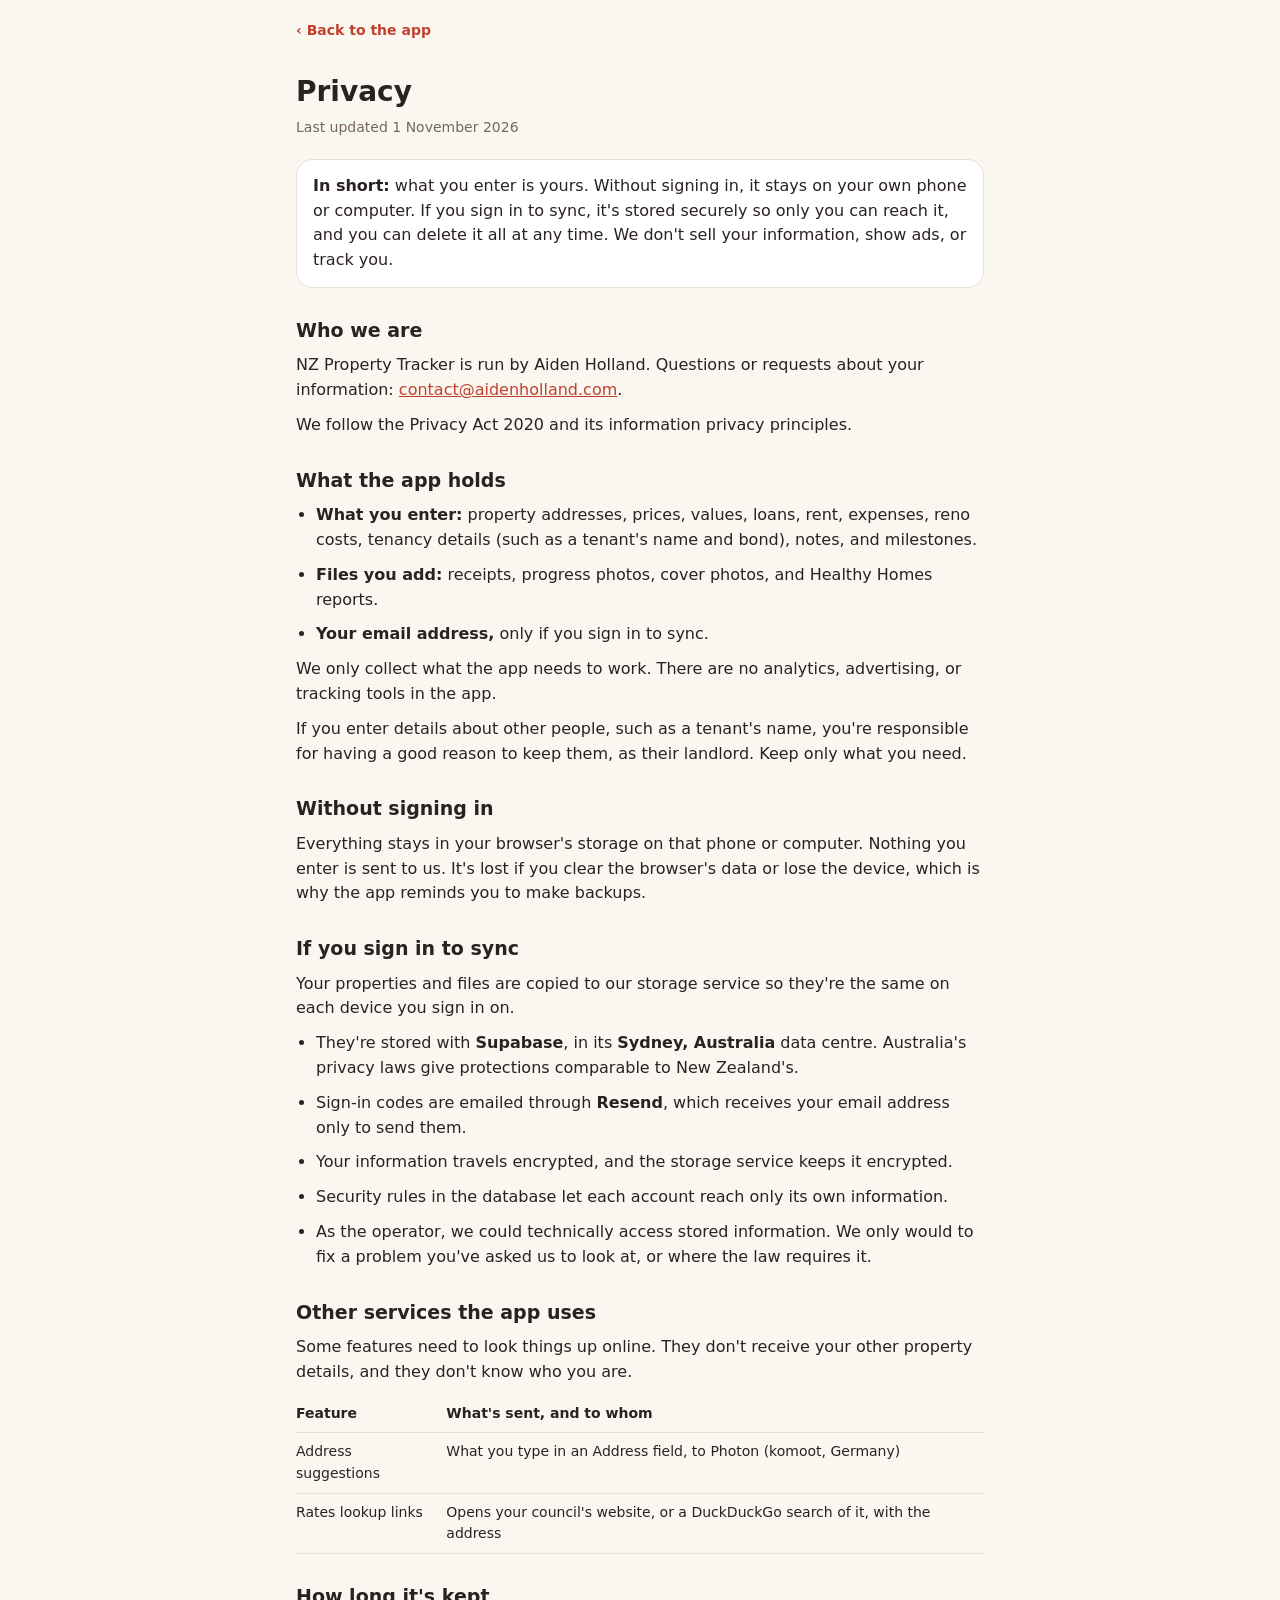
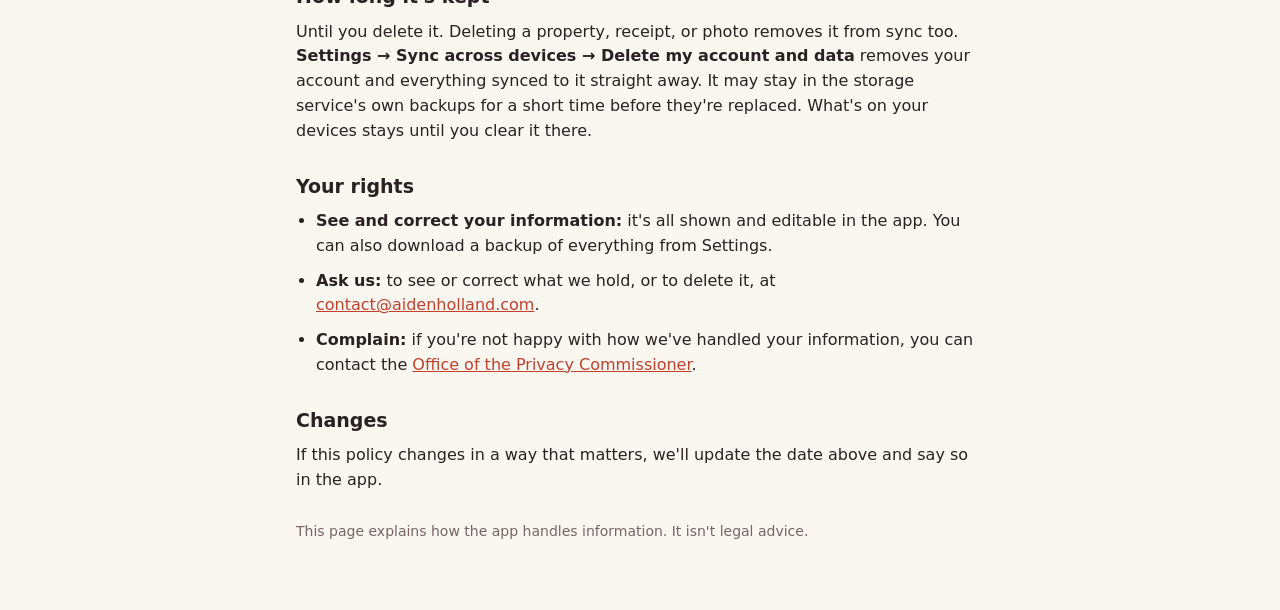
==== privacy.html @ 7f5c5543 "Add a privacy policy page, linked from the Sync card Co-Authored-By: Claude Opus 5.5 <noreply@anthro" ====
<!DOCTYPE html>
<html lang="en-NZ">
<head>
<meta charset="utf-8">
<meta name="viewport" content="width=device-width, initial-scale=1, viewport-fit=cover">
<title>Privacy · NZ Property Tracker</title>
<meta name="theme-color" content="#c2412d">
<link rel="icon" href="icons/icon-192.png">
<!-- Same theme and colour as the app (see index.html). -->
<script>(function(){var r=document.documentElement;r.dataset.theme="light";try{var t=localStorage.getItem("nzpt.theme"),a=localStorage.getItem("nzpt.accent");if(t==="dark")r.dataset.theme="dark";if(t==="auto")delete r.dataset.theme;if(a)r.dataset.accent=a}catch(e){}})()</script>
<link rel="stylesheet" href="styles.css">
<style>
body{margin:0;background:var(--bg);color:var(--ink);font:16px/1.55 system-ui,-apple-system,"Segoe UI",Roboto,sans-serif}
main{max-width:720px;margin:0 auto;padding:16px 16px 48px}
.back{display:inline-flex;align-items:center;gap:6px;margin:4px 0 12px;color:var(--acc);font-weight:600;text-decoration:none}
h1{font-size:28px;margin:8px 0 4px}
.upd{color:var(--mute);font-size:14px;margin:0 0 20px}
h2{font-size:19px;margin:28px 0 8px}
p,li{margin:0 0 10px}
ul{padding-left:20px;margin:0 0 10px}
.card{background:var(--card);border:1px solid var(--line);border-radius:16px;padding:14px 16px;margin:16px 0}
.card p:last-child{margin:0}
a{color:var(--acc)}
table{width:100%;border-collapse:collapse;font-size:14px;margin:6px 0 12px}
th,td{text-align:left;vertical-align:top;padding:8px 8px 8px 0;border-bottom:1px solid var(--line)}
th{font-weight:600}
</style>
</head>
<body>
<main>
<a class="back" href="./">‹ Back to the app</a>
<h1>Privacy</h1>
<p class="upd">Last updated 1 November 2026</p>

<div class="card"><p><b>In short:</b> what you enter is yours. Without signing in, it stays on your own phone or computer. If you sign in to sync, it's stored securely so only you can reach it, and you can delete it all at any time. We don't sell your information, show ads, or track you.</p></div>

<h2>Who we are</h2>
<p>NZ Property Tracker is run by Aiden Holland. Questions or requests about your information: <a href="mailto:contact@aidenholland.com">contact@aidenholland.com</a>.</p>
<p>We follow the Privacy Act 2020 and its information privacy principles.</p>

<h2>What the app holds</h2>
<ul>
<li><b>What you enter:</b> property addresses, prices, values, loans, rent, expenses, reno costs, tenancy details (such as a tenant's name and bond), notes, and milestones.</li>
<li><b>Files you add:</b> receipts, progress photos, cover photos, and Healthy Homes reports.</li>
<li><b>Your email address,</b> only if you sign in to sync.</li>
</ul>
<p>We only collect what the app needs to work. There are no analytics, advertising, or tracking tools in the app.</p>
<p>If you enter details about other people, such as a tenant's name, you're responsible for having a good reason to keep them, as their landlord. Keep only what you need.</p>

<h2>Without signing in</h2>
<p>Everything stays in your browser's storage on that phone or computer. Nothing you enter is sent to us. It's lost if you clear the browser's data or lose the device, which is why the app reminds you to make backups.</p>

<h2>If you sign in to sync</h2>
<p>Your properties and files are copied to our storage service so they're the same on each device you sign in on.</p>
<ul>
<li>They're stored with <b>Supabase</b>, in its <b>Sydney, Australia</b> data centre. Australia's privacy laws give protections comparable to New Zealand's.</li>
<li>Sign-in codes are emailed through <b>Resend</b>, which receives your email address only to send them.</li>
<li>Your information travels encrypted, and the storage service keeps it encrypted.</li>
<li>Security rules in the database let each account reach only its own information.</li>
<li>As the operator, we could technically access stored information. We only would to fix a problem you've asked us to look at, or where the law requires it.</li>
</ul>

<h2>Other services the app uses</h2>
<p>Some features need to look things up online. They don't receive your other property details, and they don't know who you are.</p>
<table>
<tr><th>Feature</th><th>What's sent, and to whom</th></tr>
<tr><td>Address suggestions</td><td>What you type in an Address field, to Photon (komoot, Germany)</td></tr>
<tr><td>Rates lookup links</td><td>Opens your council's website, or a DuckDuckGo search of it, with the address</td></tr>
</table>

<h2>How long it's kept</h2>
<p>Until you delete it. Deleting a property, receipt, or photo removes it from sync too. <b>Settings → Sync across devices → Delete my account and data</b> removes your account and everything synced to it straight away. It may stay in the storage service's own backups for a short time before they're replaced. What's on your devices stays until you clear it there.</p>

<h2>Your rights</h2>
<ul>
<li><b>See and correct your information:</b> it's all shown and editable in the app. You can also download a backup of everything from Settings.</li>
<li><b>Ask us:</b> to see or correct what we hold, or to delete it, at <a href="mailto:contact@aidenholland.com">contact@aidenholland.com</a>.</li>
<li><b>Complain:</b> if you're not happy with how we've handled your information, you can contact the <a href="https://www.privacy.org.nz/">Office of the Privacy Commissioner</a>.</li>
</ul>

<h2>Changes</h2>
<p>If this policy changes in a way that matters, we'll update the date above and say so in the app.</p>

<p class="upd" style="margin-top:28px">This page explains how the app handles information. It isn't legal advice.</p>
</main>
</body>
</html>
---- styles.css ----
/* Pōhutukawa red on sand. --acc: buttons, links, selected states. --good: equity, profit, progress. --warn: over budget, overdue.
   --ty-project, --ty-rental, --ty-potential: telling property types apart (Properties list and table). */
:root{--bg:#faf6f0;--card:#fff;--ink:#2a2220;--mute:#76665f;--line:#eadfd3;--acc:#c2412d;--acc2:#fbe8e3;--good:#2f855a;--warn:#a0620e;--onacc:#fff;--ty-project:#b5542f;--ty-rental:#3d7a5a;--ty-potential:#5a6688;box-sizing:border-box;padding-top:env(safe-area-inset-top,0px);padding-bottom:env(safe-area-inset-bottom,0px)}
@media (prefers-color-scheme:dark){:root:not([data-theme="light"]){--bg:#1c1715;--card:#2a2320;--ink:#f3ece8;--mute:#b3a39b;--line:#3d332e;--acc:#f0806b;--acc2:#3d2622;--good:#5fbf8a;--warn:#e0a84a;--onacc:#1c1715;--ty-project:#e8916b;--ty-rental:#7fc09b;--ty-potential:#9eabcb;color-scheme:dark}}
:root[data-theme="dark"]{--bg:#1c1715;--card:#2a2320;--ink:#f3ece8;--mute:#b3a39b;--line:#3d332e;--acc:#f0806b;--acc2:#3d2622;--good:#5fbf8a;--warn:#e0a84a;--onacc:#1c1715;--ty-project:#e8916b;--ty-rental:#7fc09b;--ty-potential:#9eabcb;color-scheme:dark}
*{box-sizing:border-box;-webkit-tap-highlight-color:transparent}
/* No blue tap box or focus ring on tap (Android Chrome); keyboard users still get the browser's ring. */
:focus:not(:focus-visible){outline:none}
html,body{height:100%;margin:0}
body{background:var(--bg);color:var(--ink);font:16px/1.4 system-ui,-apple-system,"Segoe UI",Roboto,sans-serif;display:flex;flex-direction:column}
header{padding:12px 16px 0}
.sample{font-size:12px;color:var(--mute);margin:0 0 8px}
.appbar{display:flex;align-items:center;justify-content:space-between;gap:10px;margin-bottom:6px}
.brand{display:flex;align-items:center;gap:10px;min-width:0}
.brand img{border-radius:8px;flex:none}
.brand h1{font-size:18px;margin:0;white-space:nowrap;overflow:hidden;text-overflow:ellipsis}
.gear{flex:none;width:40px;height:40px;display:grid;place-items:center;border:1px solid var(--line);border-radius:12px;background:var(--card);color:var(--ink);cursor:pointer}
.gear:hover,.gear:focus-visible{border-color:var(--acc);color:var(--acc)}
.gear svg{width:20px;height:20px;fill:none;stroke:currentColor;stroke-width:2;stroke-linecap:round;stroke-linejoin:round}
.tabs{display:flex;gap:6px;background:var(--acc2);padding:4px;border-radius:12px}
.tab{flex:1;border:0;background:none;color:var(--mute);padding:8px 4px;border-radius:9px;font:inherit;font-size:14px;cursor:pointer}
.tab.on{background:var(--card);color:var(--ink);font-weight:600;box-shadow:0 1px 3px rgba(0,0,0,.12)}
.track{flex:1;display:flex;overflow-x:auto;scroll-snap-type:x mandatory;scrollbar-width:none;min-height:0}
.track::-webkit-scrollbar{display:none}
.pane{flex:0 0 100%;scroll-snap-align:start;overflow-y:auto;padding:16px}
.card{background:var(--card);border:1px solid var(--line);border-radius:16px;padding:16px;margin-bottom:12px}
.badge{display:inline-block;font-size:12px;padding:2px 10px;border-radius:99px;background:var(--acc2);color:var(--acc);font-weight:600}
h1{font-size:22px;margin:8px 0 2px}
.sub{color:var(--mute);font-size:14px;margin:0}
.grid{display:grid;grid-template-columns:1fr 1fr;gap:10px;margin-top:14px}
.stat{background:var(--bg);border-radius:12px;padding:10px 12px}
.stat b{display:block;font-size:18px}
.stat span{font-size:12px;color:var(--mute)}
.pos{color:var(--good)}.neg{color:var(--warn)}
.bar{height:10px;background:var(--line);border-radius:99px;overflow:hidden;margin:8px 0 4px}
.bar i{display:block;height:100%;background:var(--good);border-radius:99px}
.bar i.over{background:var(--warn)}
.row{display:flex;justify-content:space-between;align-items:center;gap:10px;cursor:pointer}
.row .sub{margin-top:2px}
.edit{border:1px solid var(--line);background:var(--bg);color:var(--ink);border-radius:99px;padding:4px 14px;font:inherit;font-size:13px;cursor:pointer}
.del{color:var(--warn)}
.hint{text-align:center;color:var(--mute);font-size:13px;margin-top:8px}
label{display:block;font-size:13px;color:var(--mute);margin:12px 0 4px}
input,select{width:100%;padding:10px 12px;border:1px solid var(--line);border-radius:10px;background:var(--bg);color:var(--ink);font:inherit}
.seg{display:flex;gap:8px}
.seg button{flex:1;padding:10px;border:1px solid var(--line);background:var(--bg);color:var(--ink);border-radius:10px;font:inherit;cursor:pointer}
.seg button.on{background:var(--acc);color:var(--onacc);border-color:var(--acc);font-weight:600}
.go{width:100%;margin-top:18px;padding:12px;border:0;border-radius:12px;background:var(--acc);color:var(--onacc);font:inherit;font-weight:600;cursor:pointer}
.sample a{color:var(--acc)}
.ac{position:relative}
.sugg{position:absolute;left:0;right:0;top:calc(100% + 4px);z-index:5;background:var(--card);border:1px solid var(--line);border-radius:12px;box-shadow:0 6px 20px rgba(0,0,0,.15);overflow:hidden}
/* The list scrolls when there are more than about five (a common street name across the country). */
.sugl{max-height:290px;overflow-y:auto;overscroll-behavior:contain;-webkit-overflow-scrolling:touch}
.opt{padding:10px 12px;cursor:pointer;border-bottom:1px solid var(--line)}
.opt b{display:block;font-size:15px}
.opt span{font-size:13px;color:var(--mute)}
.opt.on,.opt:hover{background:var(--acc2)}
.attr{margin:0;padding:6px 12px;font-size:11px;color:var(--mute)}
.grp{font-size:13px;font-weight:600;color:var(--mute);text-transform:uppercase;letter-spacing:.04em;margin:4px 4px 8px}
.lines{margin-top:14px}
.lines div{display:flex;justify-content:space-between;gap:10px;padding:7px 0;border-bottom:1px solid var(--line);font-size:14px}
.lines span{color:var(--mute)}
.lines .tot{border:0;font-weight:600}
.lines .tot span{color:var(--ink)}
.comp{display:flex;justify-content:space-between;gap:10px;padding:10px 0;border-bottom:1px solid var(--line)}
.comp:first-of-type{margin-top:10px;border-top:1px solid var(--line)}
.cr{display:flex;flex-direction:column;align-items:flex-end;gap:6px;white-space:nowrap}
.near{margin-top:16px;padding-top:14px;border-top:1px solid var(--line)}
.filebtn{display:inline-block;text-align:center}
label.go{color:var(--onacc);font-size:16px;margin:12px 0 0}
label.edit{display:inline-block;margin:0;color:var(--ink)}
.chk{display:flex;align-items:center;gap:8px;color:var(--ink);font-size:14px}
.chk input{width:auto;margin:0}
.map{height:260px;margin-top:12px;border-radius:12px;border:1px solid var(--line);z-index:0}
.edit:disabled{opacity:.5;cursor:default}
.seg button{white-space:normal}
.btns{display:flex;gap:8px;margin-top:14px;flex-wrap:wrap}
.btns .go{margin:0;flex:1;min-width:130px;text-align:center}
.go.ghost{background:none;color:var(--ink);border:1px solid var(--line)}
.cats{margin-top:14px}
.catrow{padding:10px 0;border-top:1px solid var(--line);cursor:pointer}
.catrow .top{display:flex;justify-content:space-between;gap:10px;font-size:14px}
.catrow .bar{height:6px;margin:6px 0 2px}
.items{padding:0 0 4px 12px;border-left:2px solid var(--acc2)}
.item{display:flex;justify-content:space-between;gap:10px;padding:9px 0;border-bottom:1px solid var(--line);cursor:pointer;font-size:14px}
.cb{display:grid;grid-template-columns:1fr 110px 34px;gap:8px;align-items:center;margin-top:8px;font-size:14px}
.cb .edit{padding:4px 0}
.cbnew{display:flex;gap:8px;margin-top:12px}
.rcs{display:flex;flex-wrap:wrap;gap:10px;margin-top:6px}
.rc{position:relative;width:72px;height:72px}
.rc .th{width:100%;height:100%;border:1px solid var(--line);border-radius:10px;background:var(--bg);color:var(--mute);font:inherit;font-size:12px;overflow:hidden;padding:0;cursor:pointer}
.rc img{width:100%;height:100%;object-fit:cover;display:block}
.rc .x{position:absolute;top:-7px;right:-7px;width:24px;height:24px;border-radius:50%;border:1px solid var(--line);background:var(--card);color:var(--warn);font-size:14px;line-height:1;padding:0;cursor:pointer}
.rc .x.armed{background:var(--warn);color:var(--card);border-color:var(--warn)}
label.rcadd{width:72px;height:72px;margin:0;display:flex;align-items:center;justify-content:center;text-align:center;border:1px dashed var(--acc);border-radius:10px;font-size:12px;color:var(--acc);cursor:pointer}
.task{display:flex;align-items:flex-start;gap:10px;padding:10px 0;border-bottom:1px solid var(--line)}
.task input{width:20px;height:20px;margin:2px 0 0;flex:none;accent-color:var(--good)}
.task>div{flex:1;min-width:0}
.task.ok b{text-decoration:line-through;color:var(--mute)}
.vs{margin-top:12px;font-size:14px}
.vs div{display:grid;grid-template-columns:1fr auto auto;gap:12px;padding:7px 0;border-bottom:1px solid var(--line)}
.vs span{text-align:right;min-width:78px}
.vs span:first-child{text-align:left;min-width:0;color:var(--mute)}
.vs .hd{font-size:12px;color:var(--mute);padding-top:0}
.secnav{position:sticky;top:-16px;z-index:3;display:flex;gap:4px;background:var(--bg);padding:6px 0 10px;margin:-4px 0 4px}
.secnav button{position:relative;flex:1;border:1px solid var(--line);background:var(--card);color:var(--mute);border-radius:99px;padding:7px 2px;font:inherit;font-size:13px;cursor:pointer}
.secnav button.on{background:var(--acc);border-color:var(--acc);color:var(--onacc);font-weight:600}
.secnav button.dot::after{content:"";position:absolute;top:3px;right:8px;width:7px;height:7px;border-radius:50%;background:var(--warn)}
.flags{display:flex;flex-wrap:wrap;gap:4px;margin-top:6px}
.flag{font-size:11px;font-weight:600;padding:2px 8px;border-radius:99px;color:var(--warn);border:1px solid var(--warn)}
.attn{border-color:var(--warn)}
.att{display:flex;justify-content:space-between;align-items:center;gap:10px;width:100%;margin-top:8px;padding:10px 12px;border:0;border-radius:10px;background:var(--bg);color:var(--ink);font:inherit;font-size:14px;text-align:left;cursor:pointer}
.att span{color:var(--mute);min-width:0;overflow:hidden;text-overflow:ellipsis;white-space:nowrap}
.att b{color:var(--warn);white-space:nowrap}
.att b::after{content:" ›";color:var(--mute)}
.sheet{position:fixed;inset:0;z-index:2000;display:flex;flex-direction:column;justify-content:flex-end}
.sheet[hidden]{display:none}
.sheetbg{position:absolute;inset:0;background:rgba(0,0,0,.45)}
.sheetbox{position:relative;max-height:90vh;overflow-y:auto;background:var(--bg);border-radius:18px 18px 0 0;padding:16px 16px calc(16px + env(safe-area-inset-bottom,0px));animation:up .2s ease-out}
.sheetbox::before{content:"";display:block;width:40px;height:4px;border-radius:2px;background:var(--line);margin:-6px auto 10px}
.sheetbox .card{margin:0}
#setbody .card+.card{margin-top:12px}
@keyframes up{from{transform:translateY(40px);opacity:.6}}
@media (prefers-reduced-motion:reduce){.sheetbox{animation:none}}
.pick{display:flex;align-items:center;gap:14px;width:100%;margin-top:12px;padding:16px 14px;border:1px solid var(--line);border-radius:14px;background:var(--bg);color:var(--ink);font:inherit;text-align:left;cursor:pointer;transition:border-color .15s,background .15s}
.pick:hover,.pick:focus-visible{border-color:var(--acc);background:var(--acc2)}
.pick:active{transform:scale(.99)}
.pick svg{flex:none;width:42px;height:42px;padding:9px;border-radius:12px;background:var(--acc2);color:var(--acc);fill:none;stroke:currentColor;stroke-width:2;stroke-linecap:round;stroke-linejoin:round}
.pick>span{flex:1;min-width:0}
.pick b{display:block;font-size:16px}
.pick .sub{display:block;margin-top:2px}
.pick i{font-style:normal;font-size:22px;color:var(--mute)}
.back{border:0;background:none;color:var(--acc);font:inherit;font-size:14px;padding:0 0 8px;cursor:pointer}
.ftitle{display:block;font-size:20px}
.enter{animation:fadeup .22s ease-out}
@keyframes fadeup{from{opacity:0;transform:translateY(8px)}}
@media (prefers-reduced-motion:reduce){.enter{animation:none}}
.ic{width:18px;height:18px;flex:none;fill:none;stroke:currentColor;stroke-width:2;stroke-linecap:round;stroke-linejoin:round}
.hd{display:inline-flex;align-items:center;gap:8px}
.hd .ic{color:var(--acc)}
.tab{display:flex;align-items:center;justify-content:center;gap:6px}
.tab .ic{width:16px;height:16px}
.tab.on .ic{color:var(--acc)}
.secnav button{display:flex;flex-direction:column;align-items:center;gap:2px;border-radius:12px;padding:7px 2px 6px;font-size:12px}
.secnav button .ic{width:17px;height:17px}
.prop .pico{flex:none;width:40px;height:40px;display:grid;place-items:center;border-radius:12px;background:var(--acc2);color:var(--acc)}
.prop>div{flex:1;min-width:0}
.fsec{display:flex;align-items:center;gap:8px;margin:22px 0 2px;padding-top:14px;border-top:1px solid var(--line);font-size:14px;font-weight:700;color:var(--ink)}
.fsec .ic{color:var(--acc)}
.fgrid{display:grid;grid-template-columns:1fr 1fr;gap:0 10px;align-items:end}
i.opt{font-style:normal;font-size:11px;color:var(--mute);background:var(--bg);border:1px solid var(--line);border-radius:99px;padding:0 6px;margin-left:2px;white-space:nowrap}
.hbtns{display:flex;gap:8px;flex:none}
.sheetbox.tall{min-height:70vh}
.tgrid{display:grid;grid-template-columns:1fr 1fr;gap:10px}
.tile{display:flex;flex-direction:column;align-items:flex-start;gap:4px;text-align:left;padding:14px 12px;border:1px solid var(--line);border-radius:14px;background:var(--card);color:var(--ink);font:inherit;cursor:pointer;transition:border-color .15s}
.tile:hover,.tile:focus-visible{border-color:var(--acc)}
.tile .tico{width:36px;height:36px;display:grid;place-items:center;border-radius:10px;background:var(--acc2);color:var(--acc);margin-bottom:4px}
.tile b{font-size:15px;line-height:1.25}
.tile .sub{font-size:12px;line-height:1.35}
.fgrid .wide{grid-column:1/-1}
.tres{margin-top:16px;padding:14px;border-radius:12px;background:var(--acc2)}
.tres b{display:block;font-size:26px;line-height:1.1}
.tres span{font-size:13px;color:var(--mute)}
.tout .lines{margin-top:6px}
.prop .chev{font-style:normal;font-size:24px;color:var(--mute);flex:none}
.card.cur{border-color:var(--acc);box-shadow:inset 3px 0 0 var(--acc)}
.stat.wide{grid-column:1/-1}
.toast{position:fixed;left:16px;right:16px;bottom:calc(16px + env(safe-area-inset-bottom,0px));z-index:2500;max-width:480px;margin:0 auto;display:flex;align-items:center;justify-content:space-between;gap:12px;padding:12px 14px 12px 16px;border-radius:12px;border:1px solid var(--line);background:var(--card);color:var(--ink);box-shadow:0 6px 24px rgba(0,0,0,.3);font-size:14px;animation:fadeup .2s ease-out}
.toast[hidden]{display:none}
.toast span{min-width:0;overflow:hidden;text-overflow:ellipsis;white-space:nowrap}
.toast button{flex:none;border:0;background:none;color:var(--acc);font:inherit;font-weight:700;cursor:pointer;padding:4px 6px}
input.bad,select.bad{border-color:var(--warn);box-shadow:0 0 0 1px var(--warn)}
.more{margin-top:18px;border:1px solid var(--line);border-radius:12px;padding:0 12px}
.more summary{padding:12px 0;font-weight:600;cursor:pointer;list-style:none;display:flex;justify-content:space-between}
.more summary::-webkit-details-marker{display:none}
.more summary::after{content:"+";color:var(--acc);font-size:20px;line-height:1}
.more[open] summary::after{content:"–"}
.more[open]{padding-bottom:12px}
/* Colour themes (Settings → Appearance, saved as nzpt.accent and set as data-accent on <html> by the script in
   index.html's <head>). Each swaps the accent (--acc, --acc2) for light and dark, and the deep pair the red portfolio
   card and tour logo use (--hero1, --hero2). Pōhutukawa is the default, with no data-accent. Kept away from green and
   amber, which mean good and warning. */
:root{--hero1:#c2412d;--hero2:#8f2a1c}
:root[data-accent="harbour"]{--acc:#2563a8;--acc2:#e3edf8;--hero1:#2563a8;--hero2:#173f6e}
:root[data-accent="pounamu"]{--acc:#0f766e;--acc2:#dcf1ee;--hero1:#11807a;--hero2:#0a4f4a}
:root[data-accent="twilight"]{--acc:#7b3fa0;--acc2:#f1e6f7;--hero1:#7b3fa0;--hero2:#4e2366}
:root[data-accent="ironsand"]{--acc:#3b3735;--acc2:#ebe6e1;--hero1:#4a4441;--hero2:#232020}
@media (prefers-color-scheme:dark){
  :root[data-accent="harbour"]:not([data-theme="light"]){--acc:#7fb0e6;--acc2:#1f2d3d}
  :root[data-accent="pounamu"]:not([data-theme="light"]){--acc:#5ec4b8;--acc2:#1a3431}
  :root[data-accent="twilight"]:not([data-theme="light"]){--acc:#c39be0;--acc2:#33263d}
  :root[data-accent="ironsand"]:not([data-theme="light"]){--acc:#e2ddd8;--acc2:#3a3532;--hero1:#6e6663;--hero2:#45403d}
}
:root[data-accent="harbour"][data-theme="dark"]{--acc:#7fb0e6;--acc2:#1f2d3d}
:root[data-accent="pounamu"][data-theme="dark"]{--acc:#5ec4b8;--acc2:#1a3431}
:root[data-accent="twilight"][data-theme="dark"]{--acc:#c39be0;--acc2:#33263d}
:root[data-accent="ironsand"][data-theme="dark"]{--acc:#e2ddd8;--acc2:#3a3532;--hero1:#6e6663;--hero2:#45403d}
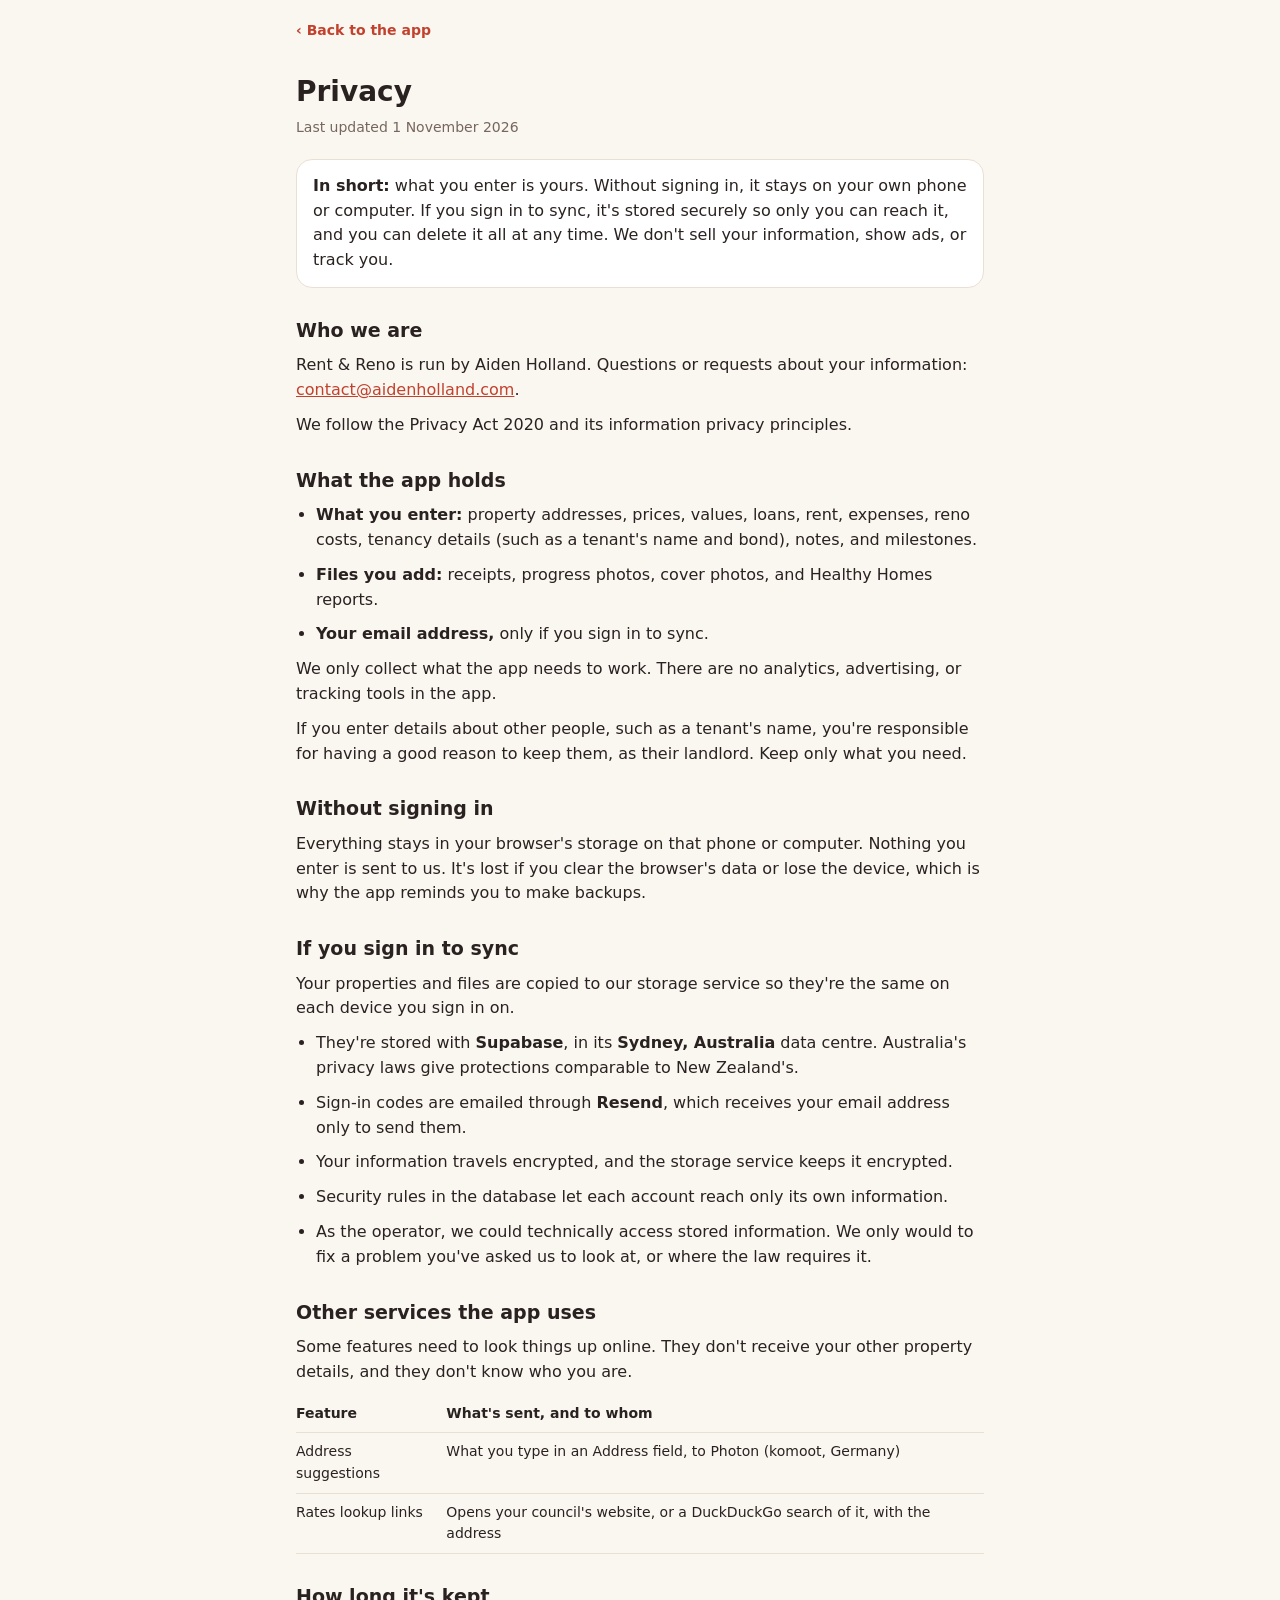
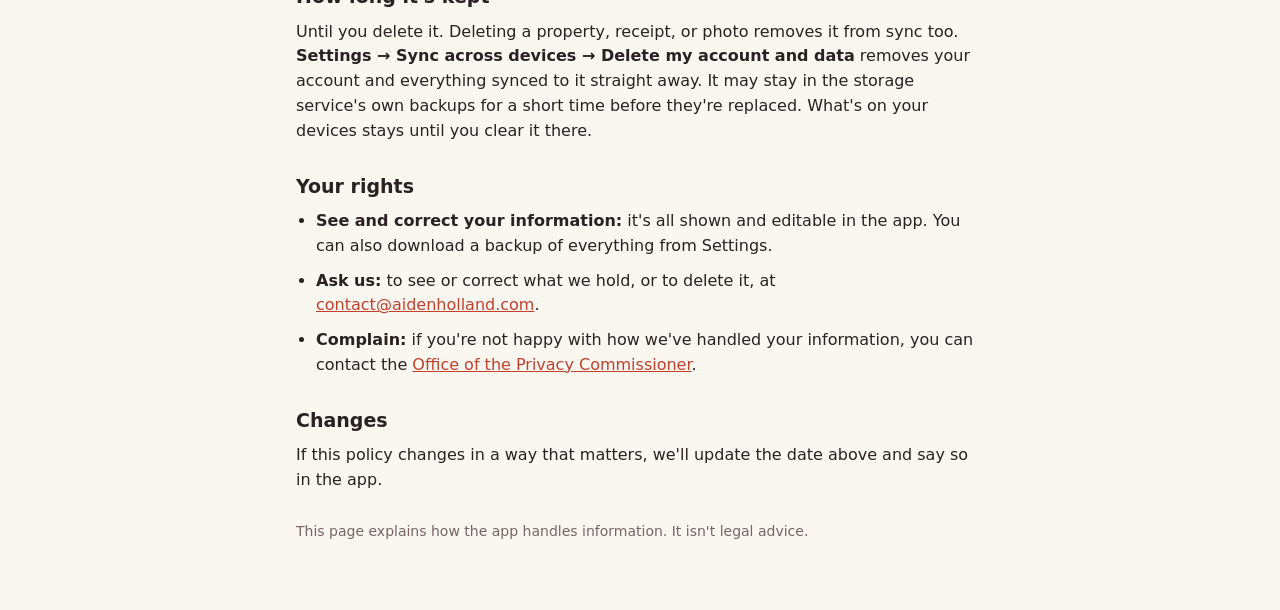
==== commit 4ff7e975: "Rename the app to Rent & Reno Also fix the last tour slide, which still said nothing is sent to a se" ====
--- a/privacy.html
+++ b/privacy.html
@@ -3,7 +3,7 @@
 <head>
 <meta charset="utf-8">
 <meta name="viewport" content="width=device-width, initial-scale=1, viewport-fit=cover">
-<title>Privacy · NZ Property Tracker</title>
+<title>Privacy · Rent &amp; Reno</title>
 <meta name="theme-color" content="#c2412d">
 <link rel="icon" href="icons/icon-192.png">
 <!-- Same theme and colour as the app (see index.html). -->
@@ -35,7 +35,7 @@
 <div class="card"><p><b>In short:</b> what you enter is yours. Without signing in, it stays on your own phone or computer. If you sign in to sync, it's stored securely so only you can reach it, and you can delete it all at any time. We don't sell your information, show ads, or track you.</p></div>
 
 <h2>Who we are</h2>
-<p>NZ Property Tracker is run by Aiden Holland. Questions or requests about your information: <a href="mailto:contact@aidenholland.com">contact@aidenholland.com</a>.</p>
+<p>Rent &amp; Reno is run by Aiden Holland. Questions or requests about your information: <a href="mailto:contact@aidenholland.com">contact@aidenholland.com</a>.</p>
 <p>We follow the Privacy Act 2020 and its information privacy principles.</p>
 
 <h2>What the app holds</h2>
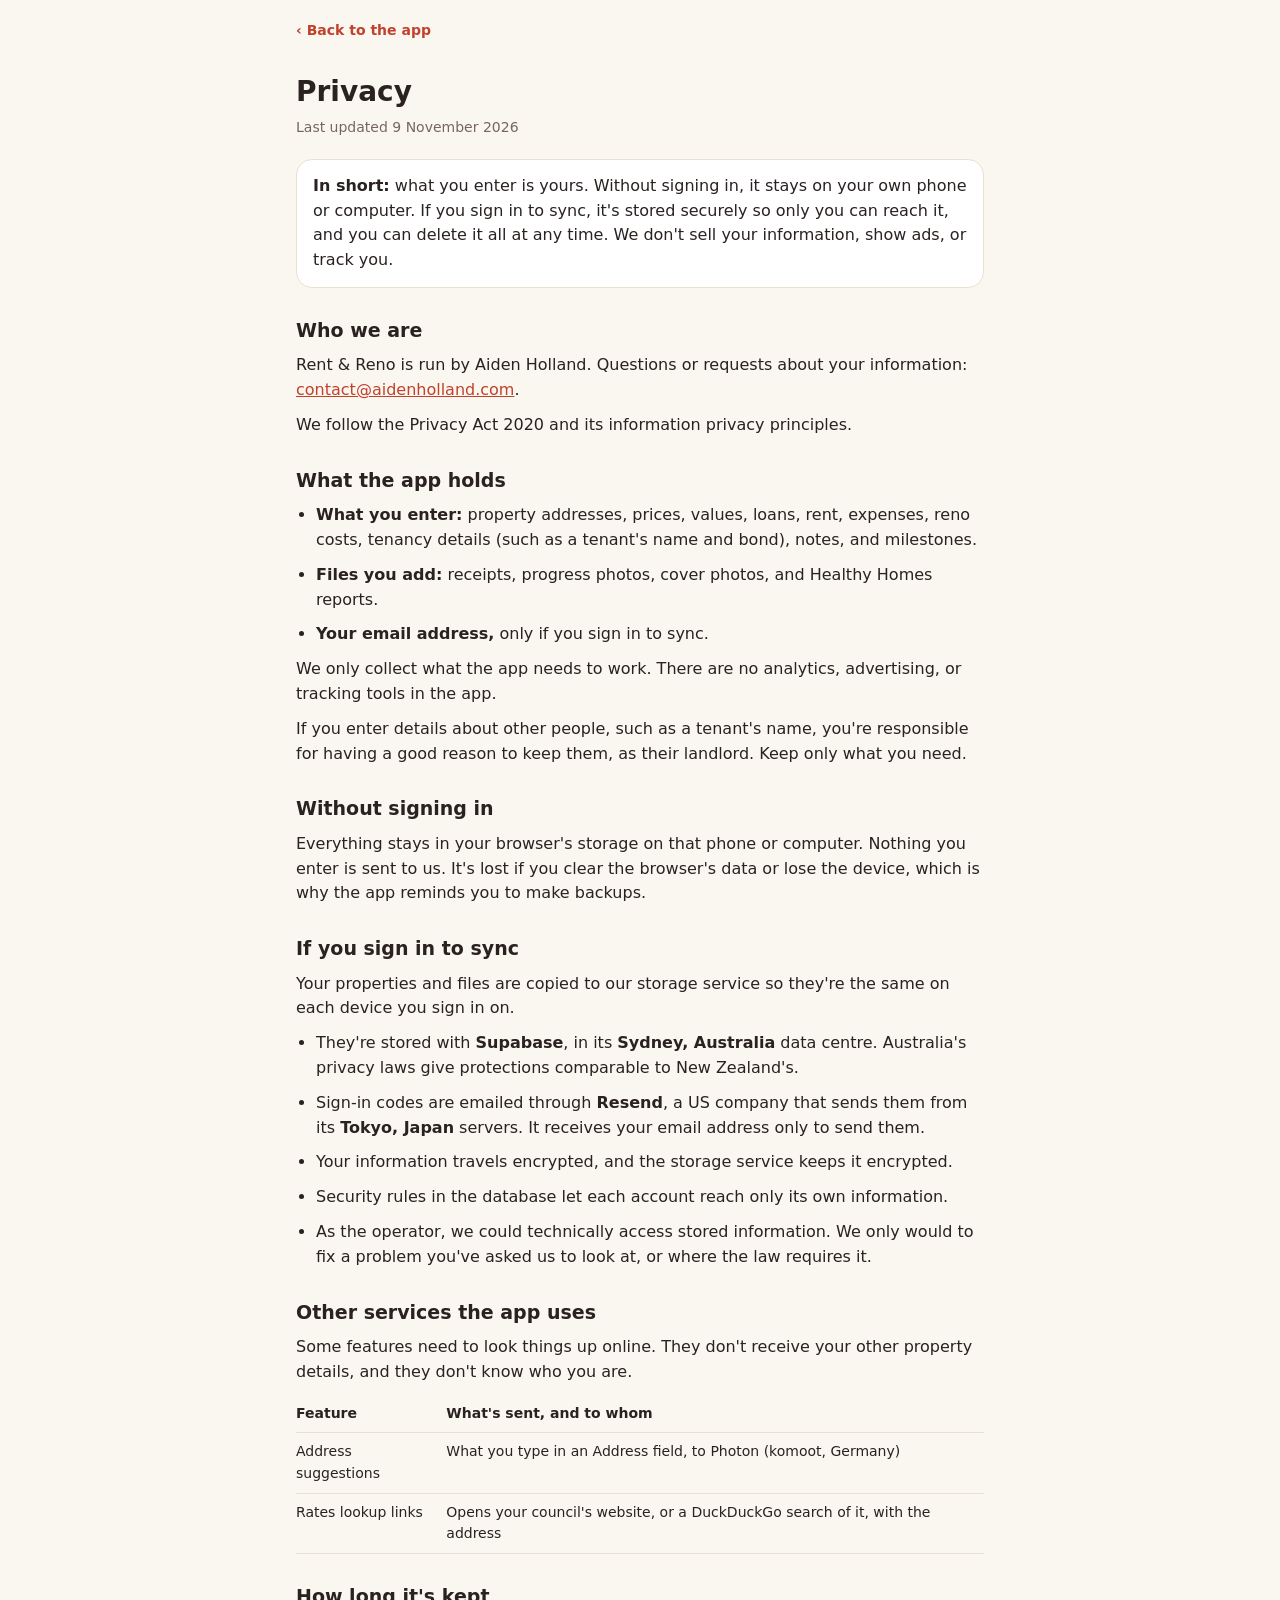
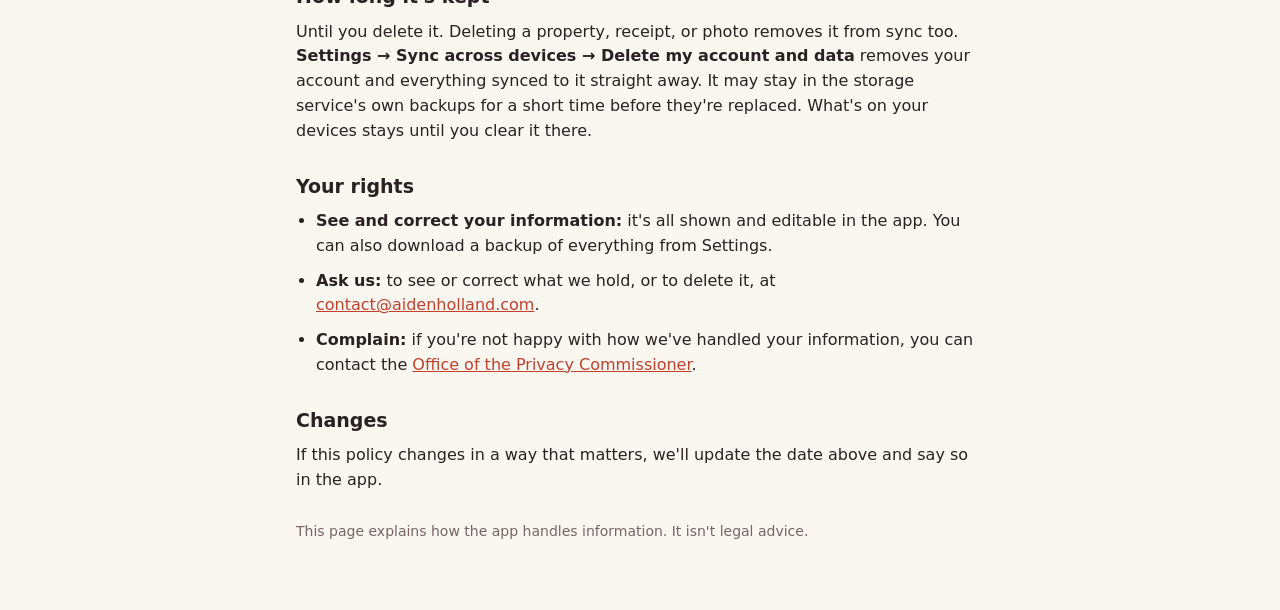
==== commit ba090a12: "Privacy policy: Resend is a US company sending from Tokyo Co-Authored-By: Claude Opus 5.5 <noreply@a" ====
--- a/privacy.html
+++ b/privacy.html
@@ -30,7 +30,7 @@
 <main>
 <a class="back" href="./">‹ Back to the app</a>
 <h1>Privacy</h1>
-<p class="upd">Last updated 1 November 2026</p>
+<p class="upd">Last updated 9 November 2026</p>
 
 <div class="card"><p><b>In short:</b> what you enter is yours. Without signing in, it stays on your own phone or computer. If you sign in to sync, it's stored securely so only you can reach it, and you can delete it all at any time. We don't sell your information, show ads, or track you.</p></div>
 
@@ -54,7 +54,7 @@
 <p>Your properties and files are copied to our storage service so they're the same on each device you sign in on.</p>
 <ul>
 <li>They're stored with <b>Supabase</b>, in its <b>Sydney, Australia</b> data centre. Australia's privacy laws give protections comparable to New Zealand's.</li>
-<li>Sign-in codes are emailed through <b>Resend</b>, which receives your email address only to send them.</li>
+<li>Sign-in codes are emailed through <b>Resend</b>, a US company that sends them from its <b>Tokyo, Japan</b> servers. It receives your email address only to send them.</li>
 <li>Your information travels encrypted, and the storage service keeps it encrypted.</li>
 <li>Security rules in the database let each account reach only its own information.</li>
 <li>As the operator, we could technically access stored information. We only would to fix a problem you've asked us to look at, or where the law requires it.</li>
--- a/styles.css
+++ b/styles.css
@@ -122,14 +122,6 @@
 #setbody .card+.card{margin-top:12px}
 @keyframes up{from{transform:translateY(40px);opacity:.6}}
 @media (prefers-reduced-motion:reduce){.sheetbox{animation:none}}
-.pick{display:flex;align-items:center;gap:14px;width:100%;margin-top:12px;padding:16px 14px;border:1px solid var(--line);border-radius:14px;background:var(--bg);color:var(--ink);font:inherit;text-align:left;cursor:pointer;transition:border-color .15s,background .15s}
-.pick:hover,.pick:focus-visible{border-color:var(--acc);background:var(--acc2)}
-.pick:active{transform:scale(.99)}
-.pick svg{flex:none;width:42px;height:42px;padding:9px;border-radius:12px;background:var(--acc2);color:var(--acc);fill:none;stroke:currentColor;stroke-width:2;stroke-linecap:round;stroke-linejoin:round}
-.pick>span{flex:1;min-width:0}
-.pick b{display:block;font-size:16px}
-.pick .sub{display:block;margin-top:2px}
-.pick i{font-style:normal;font-size:22px;color:var(--mute)}
 .back{border:0;background:none;color:var(--acc);font:inherit;font-size:14px;padding:0 0 8px;cursor:pointer}
 .ftitle{display:block;font-size:20px}
 .enter{animation:fadeup .22s ease-out}
@@ -162,13 +154,25 @@
 .tres b{display:block;font-size:26px;line-height:1.1}
 .tres span{font-size:13px;color:var(--mute)}
 .tout .lines{margin-top:6px}
+/* Tools groups and the calculator list beside an open one are for wide screens (layout.css); on a phone the tiles flow
+   as one grid in TOOLS order, and an empty result is just a line under the fields. */
+.tgset{display:contents}
+.tgh,.trail,.thead,.tempty .tico,.tempty b{display:none}
+.tempty .sub{margin-top:14px}
 .prop .chev{font-style:normal;font-size:24px;color:var(--mute);flex:none}
 .card.cur{border-color:var(--acc);box-shadow:inset 3px 0 0 var(--acc)}
 .stat.wide{grid-column:1/-1}
 .toast{position:fixed;left:16px;right:16px;bottom:calc(16px + env(safe-area-inset-bottom,0px));z-index:2500;max-width:480px;margin:0 auto;display:flex;align-items:center;justify-content:space-between;gap:12px;padding:12px 14px 12px 16px;border-radius:12px;border:1px solid var(--line);background:var(--card);color:var(--ink);box-shadow:0 6px 24px rgba(0,0,0,.3);font-size:14px;animation:fadeup .2s ease-out}
 .toast[hidden]{display:none}
+.toast{touch-action:none;cursor:grab}
 .toast span{min-width:0;overflow:hidden;text-overflow:ellipsis;white-space:nowrap}
 .toast button{flex:none;border:0;background:none;color:var(--acc);font:inherit;font-weight:700;cursor:pointer;padding:4px 6px}
+/* Undo is a soft accent pill, so it reads as a button; on a computer a round × (a line icon) closes the message. */
+.toast #toastmsg{flex:1}.toast.desk{cursor:default}
+.toast #undo{background:var(--acc2);border:1px solid color-mix(in srgb,var(--acc) 28%,transparent);border-radius:999px;padding:6px 14px}
+.toast #undo:hover{filter:brightness(.97)}
+.toast #toastx{width:30px;height:30px;padding:0;margin-left:-4px;border-radius:50%;display:grid;place-items:center;color:var(--mute)}
+.toast #toastx[hidden]{display:none}.toast #toastx .ic{width:16px;height:16px}.toast #toastx:hover{background:color-mix(in srgb,var(--ink) 8%,transparent);color:var(--ink)}
 input.bad,select.bad{border-color:var(--warn);box-shadow:0 0 0 1px var(--warn)}
 .more{margin-top:18px;border:1px solid var(--line);border-radius:12px;padding:0 12px}
 .more summary{padding:12px 0;font-weight:600;cursor:pointer;list-style:none;display:flex;justify-content:space-between}
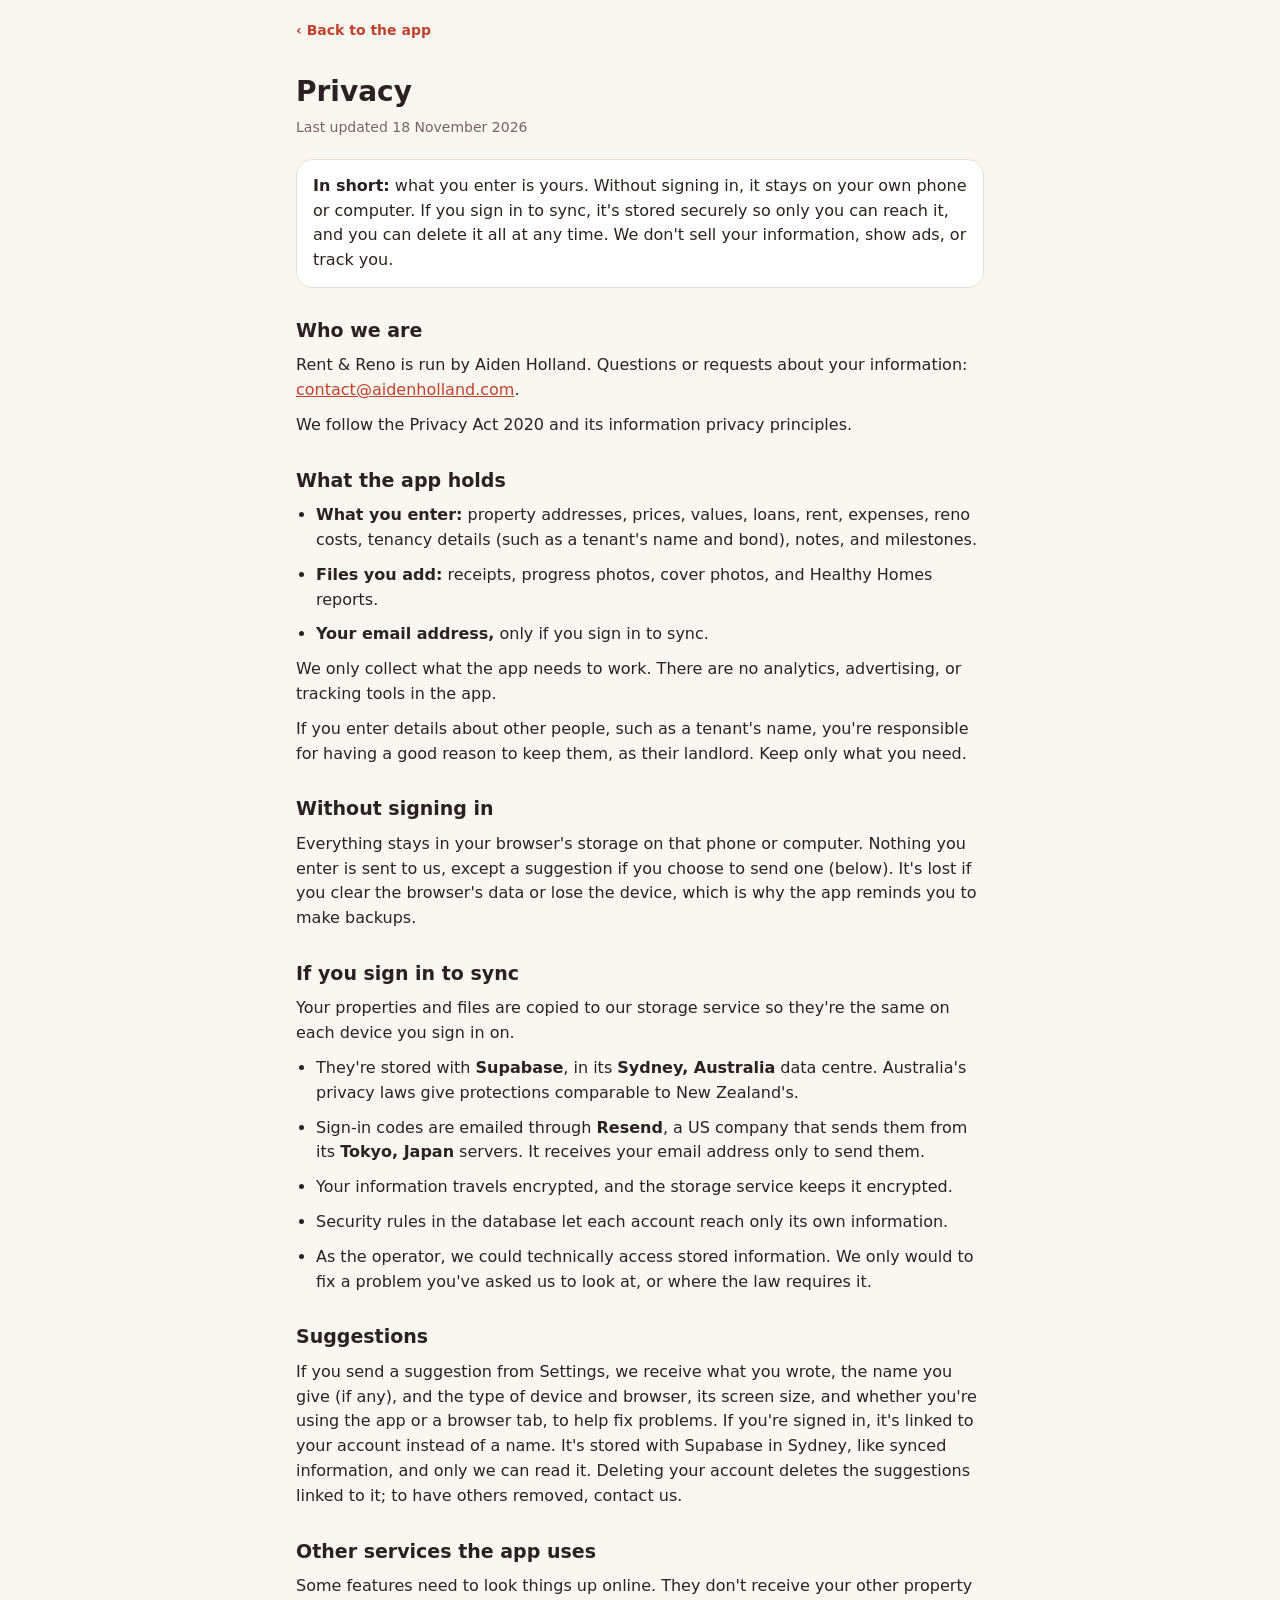
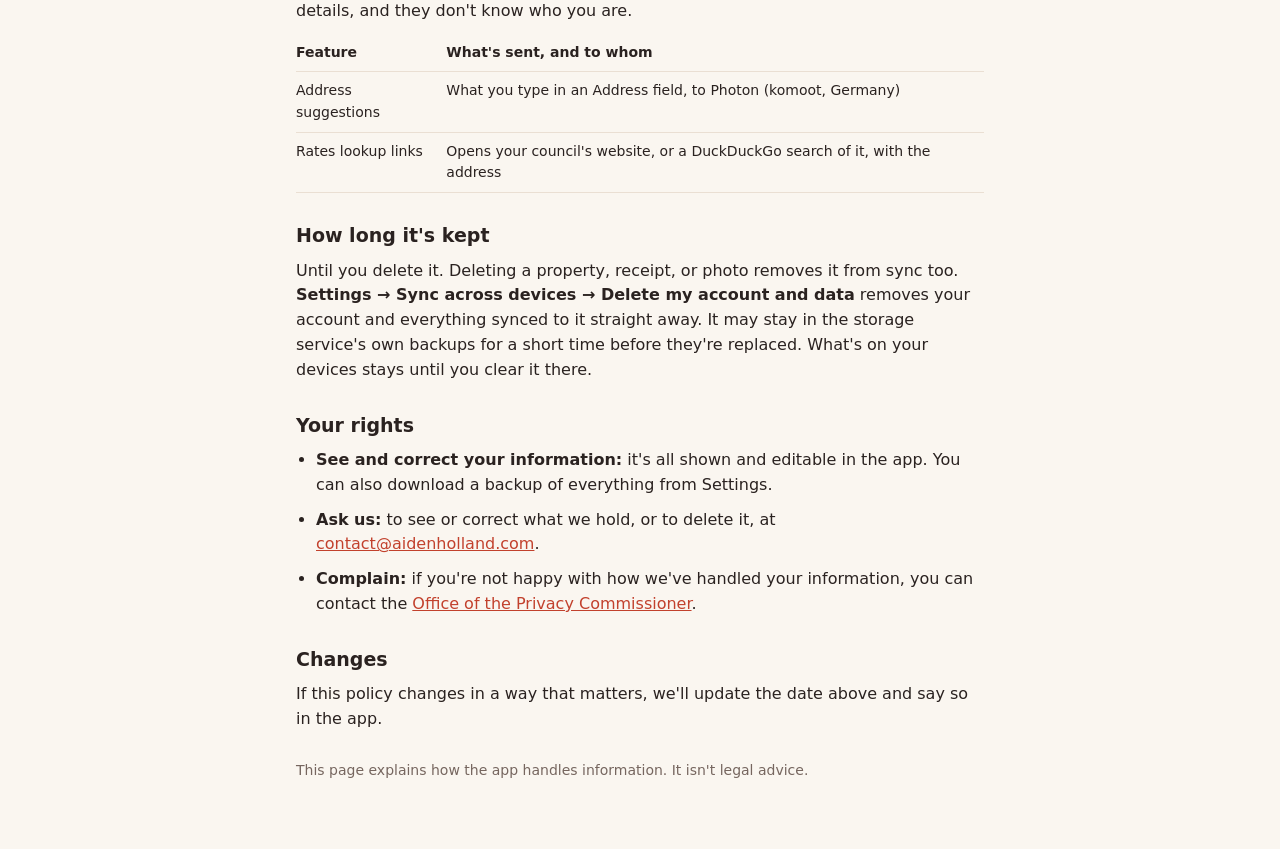
==== commit 46a7378d: "Settings: remove the Testing card; add Suggestions (saved to a Supabase table anyone can add to but " ====
--- a/privacy.html
+++ b/privacy.html
@@ -30,7 +30,7 @@
 <main>
 <a class="back" href="./">‹ Back to the app</a>
 <h1>Privacy</h1>
-<p class="upd">Last updated 9 November 2026</p>
+<p class="upd">Last updated 18 November 2026</p>
 
 <div class="card"><p><b>In short:</b> what you enter is yours. Without signing in, it stays on your own phone or computer. If you sign in to sync, it's stored securely so only you can reach it, and you can delete it all at any time. We don't sell your information, show ads, or track you.</p></div>
 
@@ -48,7 +48,7 @@
 <p>If you enter details about other people, such as a tenant's name, you're responsible for having a good reason to keep them, as their landlord. Keep only what you need.</p>
 
 <h2>Without signing in</h2>
-<p>Everything stays in your browser's storage on that phone or computer. Nothing you enter is sent to us. It's lost if you clear the browser's data or lose the device, which is why the app reminds you to make backups.</p>
+<p>Everything stays in your browser's storage on that phone or computer. Nothing you enter is sent to us, except a suggestion if you choose to send one (below). It's lost if you clear the browser's data or lose the device, which is why the app reminds you to make backups.</p>
 
 <h2>If you sign in to sync</h2>
 <p>Your properties and files are copied to our storage service so they're the same on each device you sign in on.</p>
@@ -59,6 +59,9 @@
 <li>Security rules in the database let each account reach only its own information.</li>
 <li>As the operator, we could technically access stored information. We only would to fix a problem you've asked us to look at, or where the law requires it.</li>
 </ul>
+
+<h2>Suggestions</h2>
+<p>If you send a suggestion from Settings, we receive what you wrote, the name you give (if any), and the type of device and browser, its screen size, and whether you're using the app or a browser tab, to help fix problems. If you're signed in, it's linked to your account instead of a name. It's stored with Supabase in Sydney, like synced information, and only we can read it. Deleting your account deletes the suggestions linked to it; to have others removed, contact us.</p>
 
 <h2>Other services the app uses</h2>
 <p>Some features need to look things up online. They don't receive your other property details, and they don't know who you are.</p>
--- a/styles.css
+++ b/styles.css
@@ -1,12 +1,14 @@
 /* Pōhutukawa red on sand. --acc: buttons, links, selected states. --good: equity, profit, progress. --warn: over budget, overdue.
    --ty-project, --ty-rental, --ty-potential: telling property types apart (Properties list and table). */
-:root{--bg:#faf6f0;--card:#fff;--ink:#2a2220;--mute:#76665f;--line:#eadfd3;--acc:#c2412d;--acc2:#fbe8e3;--good:#2f855a;--warn:#a0620e;--onacc:#fff;--ty-project:#b5542f;--ty-rental:#3d7a5a;--ty-potential:#5a6688;box-sizing:border-box;padding-top:env(safe-area-inset-top,0px);padding-bottom:env(safe-area-inset-bottom,0px)}
+:root{--sab:env(safe-area-inset-bottom,0px);--bg:#faf6f0;--card:#fff;--ink:#2a2220;--mute:#76665f;--line:#eadfd3;--acc:#c2412d;--acc2:#fbe8e3;--good:#2f855a;--warn:#a0620e;--onacc:#fff;--ty-project:#b5542f;--ty-rental:#3d7a5a;--ty-potential:#5a6688;box-sizing:border-box;padding-top:env(safe-area-inset-top,0px);padding-bottom:var(--sab)}
 @media (prefers-color-scheme:dark){:root:not([data-theme="light"]){--bg:#1c1715;--card:#2a2320;--ink:#f3ece8;--mute:#b3a39b;--line:#3d332e;--acc:#f0806b;--acc2:#3d2622;--good:#5fbf8a;--warn:#e0a84a;--onacc:#1c1715;--ty-project:#e8916b;--ty-rental:#7fc09b;--ty-potential:#9eabcb;color-scheme:dark}}
 :root[data-theme="dark"]{--bg:#1c1715;--card:#2a2320;--ink:#f3ece8;--mute:#b3a39b;--line:#3d332e;--acc:#f0806b;--acc2:#3d2622;--good:#5fbf8a;--warn:#e0a84a;--onacc:#1c1715;--ty-project:#e8916b;--ty-rental:#7fc09b;--ty-potential:#9eabcb;color-scheme:dark}
 *{box-sizing:border-box;-webkit-tap-highlight-color:transparent}
 /* No blue tap box or focus ring on tap (Android Chrome); keyboard users still get the browser's ring. */
 :focus:not(:focus-visible){outline:none}
 html,body{height:100%;margin:0}
+/* No double-tap zoom (Safari zooms on a quick second tap, e.g. a second tap to confirm); pinch zoom still works. */
+:where(*){touch-action:manipulation}
 body{background:var(--bg);color:var(--ink);font:16px/1.4 system-ui,-apple-system,"Segoe UI",Roboto,sans-serif;display:flex;flex-direction:column}
 header{padding:12px 16px 0}
 .sample{font-size:12px;color:var(--mute);margin:0 0 8px}
@@ -41,7 +43,8 @@
 .del{color:var(--warn)}
 .hint{text-align:center;color:var(--mute);font-size:13px;margin-top:8px}
 label{display:block;font-size:13px;color:var(--mute);margin:12px 0 4px}
-input,select{width:100%;padding:10px 12px;border:1px solid var(--line);border-radius:10px;background:var(--bg);color:var(--ink);font:inherit}
+input,select,textarea{width:100%;padding:10px 12px;border:1px solid var(--line);border-radius:10px;background:var(--bg);color:var(--ink);font:inherit}
+textarea{display:block;resize:vertical;min-height:96px;line-height:1.4}
 .seg{display:flex;gap:8px}
 .seg button{flex:1;padding:10px;border:1px solid var(--line);background:var(--bg);color:var(--ink);border-radius:10px;font:inherit;cursor:pointer}
 .seg button.on{background:var(--acc);color:var(--onacc);border-color:var(--acc);font-weight:600}
@@ -116,7 +119,10 @@
 .sheet{position:fixed;inset:0;z-index:2000;display:flex;flex-direction:column;justify-content:flex-end}
 .sheet[hidden]{display:none}
 .sheetbg{position:absolute;inset:0;background:rgba(0,0,0,.45)}
-.sheetbox{position:relative;max-height:90vh;overflow-y:auto;background:var(--bg);border-radius:18px 18px 0 0;padding:16px 16px calc(16px + env(safe-area-inset-bottom,0px));animation:up .2s ease-out}
+.sheetbox{position:relative;max-height:90vh;overflow-y:auto;overscroll-behavior-y:none;background:var(--bg);border-radius:18px 18px 0 0;padding:16px 16px calc(16px + var(--sab));animation:up .2s ease-out}
+/* A panel whose content fits (.fits, main.js) isn't a scroll area at all on phones: iPhone treats a scroll area specially,
+   and moving one with the finger (swipe to close) lagged; a plain box slides smoothly. */
+@media (max-width:899px){.sheetbox.fits{overflow-y:hidden}.sheetbox.fits,.sheetbox.fits *{touch-action:none}}
 .sheetbox::before{content:"";display:block;width:40px;height:4px;border-radius:2px;background:var(--line);margin:-6px auto 10px}
 .sheetbox .card{margin:0}
 #setbody .card+.card{margin-top:12px}
@@ -162,7 +168,7 @@
 .prop .chev{font-style:normal;font-size:24px;color:var(--mute);flex:none}
 .card.cur{border-color:var(--acc);box-shadow:inset 3px 0 0 var(--acc)}
 .stat.wide{grid-column:1/-1}
-.toast{position:fixed;left:16px;right:16px;bottom:calc(16px + env(safe-area-inset-bottom,0px));z-index:2500;max-width:480px;margin:0 auto;display:flex;align-items:center;justify-content:space-between;gap:12px;padding:12px 14px 12px 16px;border-radius:12px;border:1px solid var(--line);background:var(--card);color:var(--ink);box-shadow:0 6px 24px rgba(0,0,0,.3);font-size:14px;animation:fadeup .2s ease-out}
+.toast{position:fixed;left:16px;right:16px;bottom:calc(16px + var(--sab));z-index:2500;max-width:480px;margin:0 auto;display:flex;align-items:center;justify-content:space-between;gap:12px;padding:12px 14px 12px 16px;border-radius:12px;border:1px solid var(--line);background:var(--card);color:var(--ink);box-shadow:0 6px 24px rgba(0,0,0,.3);font-size:14px;animation:fadeup .2s ease-out}
 .toast[hidden]{display:none}
 .toast{touch-action:none;cursor:grab}
 .toast span{min-width:0;overflow:hidden;text-overflow:ellipsis;white-space:nowrap}
@@ -199,3 +205,10 @@
 :root[data-accent="pounamu"][data-theme="dark"]{--acc:#5ec4b8;--acc2:#1a3431}
 :root[data-accent="twilight"][data-theme="dark"]{--acc:#c39be0;--acc2:#33263d}
 :root[data-accent="ironsand"][data-theme="dark"]{--acc:#e2ddd8;--acc2:#3a3532;--hero1:#6e6663;--hero2:#45403d}
+/* Date fields on iPhone: Safari gives them a fixed minimum width (and centres the date), so in two-column rows they
+   ran past the right edge. Only for iOS (-webkit-touch-callout), so other browsers keep their calendar button. */
+.fgrid>*,.fld{min-width:0}
+@supports (-webkit-touch-callout:none){
+  input[type=date]{-webkit-appearance:none;appearance:none;box-sizing:border-box;min-width:0;max-width:100%;min-height:44px;text-align:left}
+  input[type=date]::-webkit-date-and-time-value{text-align:left}
+}
